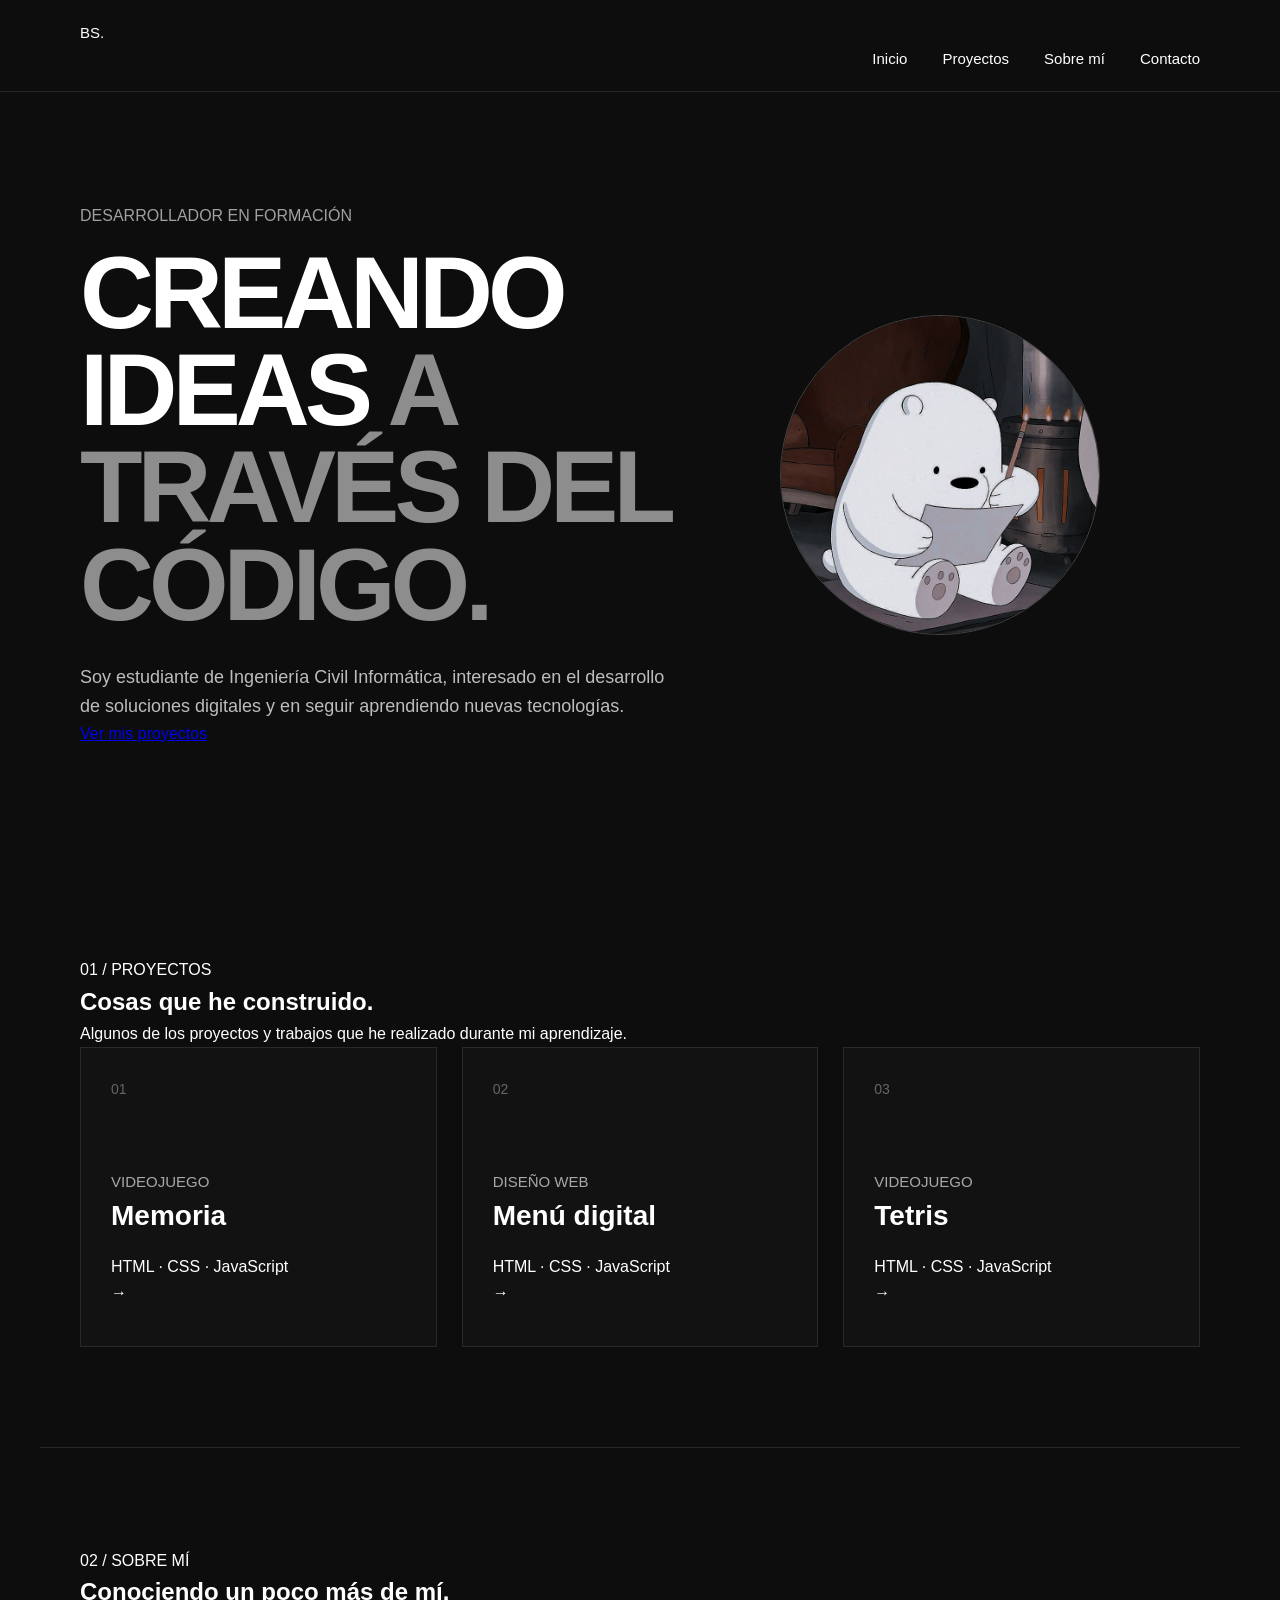
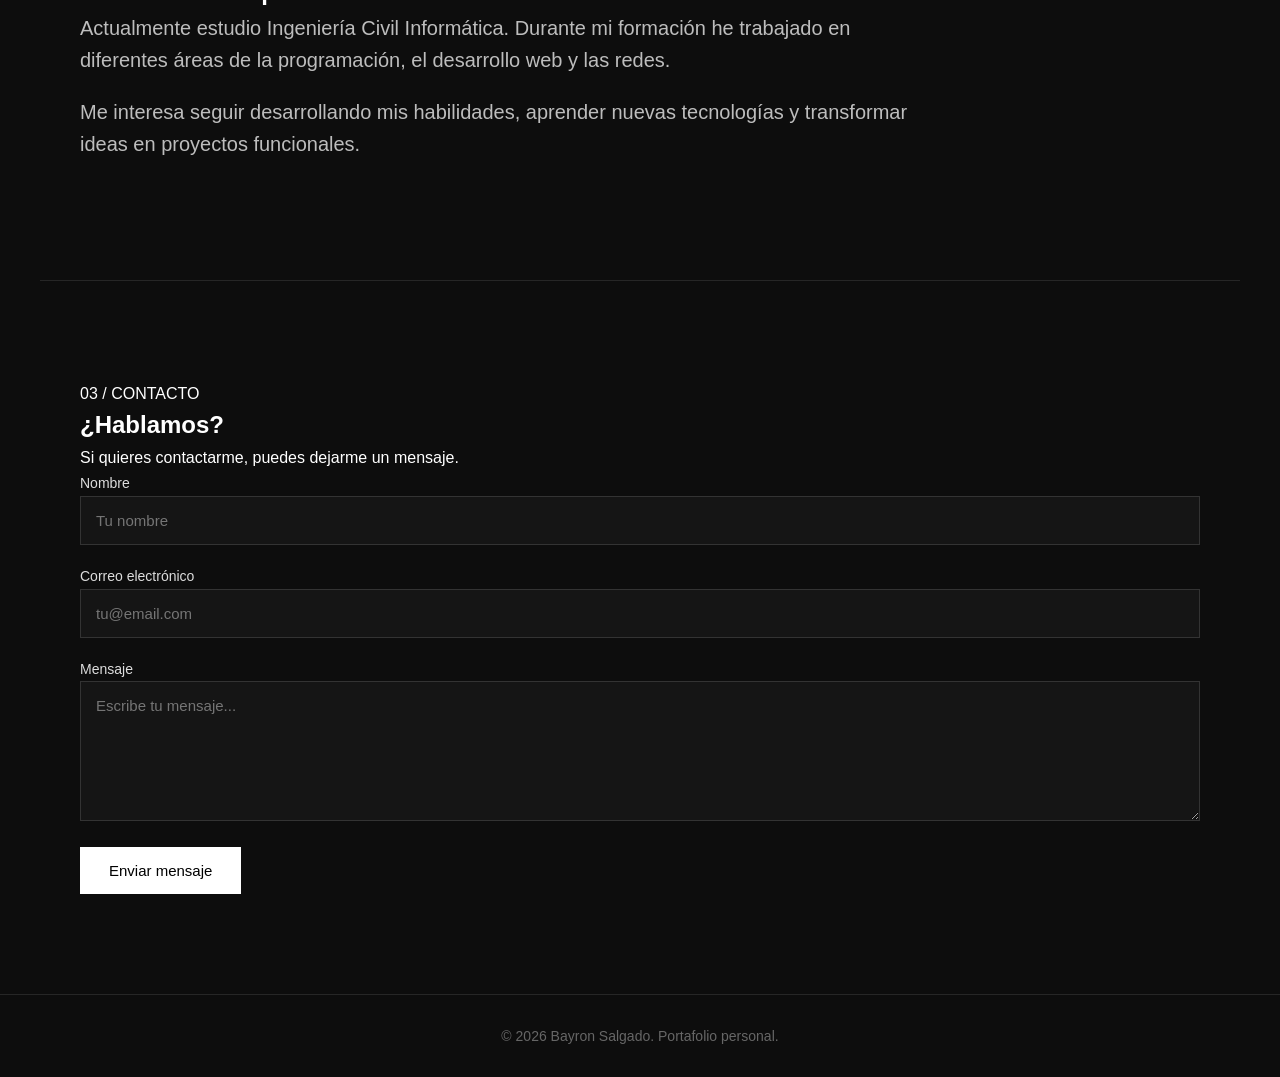
==== index.html @ 4bbe5ab3 "Portafolio Frontend" ====
<!DOCTYPE html>
<html lang="es">

<head>
    <meta charset="UTF-8">
    <meta name="viewport" content="width=device-width, initial-scale=1.0">

    <title>Portafolio | Bayron Salgado</title>

    <link rel="stylesheet" href="assets/css/style.css">
</head>

<body>

    <!-- ENCABEZADO -->
    <header>

        <nav class="navbar" aria-label="Navegación principal">

            <a href="index.html" class="logo">
                BS.
            </a>

            <ul class="nav-links">

                <li>
                    <a href="#inicio">Inicio</a>
                </li>

                <li>
                    <a href="#proyectos">Proyectos</a>
                </li>

                <li>
                    <a href="#sobre-mi">Sobre mí</a>
                </li>

                <li>
                    <a href="#contacto">Contacto</a>
                </li>

            </ul>

        </nav>

    </header>


    <!-- CONTENIDO PRINCIPAL -->
    <main>


        <!-- ==============================
             INICIO
             ============================== -->

        <section id="inicio" class="hero">

            <div class="hero-text">

                <p class="hero-tag">
                    DESARROLLADOR EN FORMACIÓN
                </p>

                <h1>
                    CREANDO IDEAS
                    <span>A TRAVÉS DEL CÓDIGO.</span>
                </h1>

                <p class="hero-description">
                    Soy estudiante de Ingeniería Civil Informática,
                    interesado en el desarrollo de soluciones digitales
                    y en seguir aprendiendo nuevas tecnologías.
                </p>

                <a href="#proyectos" class="hero-button">
                    Ver mis proyectos
                </a>

            </div>


            <div class="hero-image">

                <div class="image-circle">

                    <img src="assets/img/polar.jpeg" alt="Foto de Bayron Salgado">

                </div>

            </div>

        </section>



        <!-- ==============================
             PROYECTOS
             ============================== -->

        <section id="proyectos" class="projects">

            <div class="section-header">

                <p class="section-tag">
                    01 / PROYECTOS
                </p>

                <h2>
                    Cosas que he
                    <span>construido.</span>
                </h2>

                <p>
                    Algunos de los proyectos y trabajos que he realizado
                    durante mi aprendizaje.
                </p>

            </div>


            <div class="project-grid">


                <!-- JUEGO DE MEMORIA -->

                <a href="proyectos/memoria/index.html" class="project-card">

                    <div class="project-number">
                        01
                    </div>

                    <div class="project-content">

                        <p>
                            VIDEOJUEGO
                        </p>

                        <h3>
                            Memoria
                        </h3>

                        <span>
                            HTML · CSS · JavaScript
                        </span>

                    </div>

                    <div class="project-arrow">
                        →
                    </div>

                </a>



                <!-- PROYECTO 2 -->

                <a href="proyectos/menu/index.html" class="project-card">

                    <div class="project-number">
                        02
                    </div>

                    <div class="project-content">

                        <p>
                            DISEÑO WEB
                        </p>

                        <h3>
                            Menú digital
                        </h3>

                        <span>
                            HTML · CSS · JavaScript
                        </span>

                    </div>

                    <div class="project-arrow">
                        →
                    </div>

                </a>



                <!-- PROYECTO 4 -->

                <a href="proyectos/tetris/index.html" class="project-card">

                    <div class="project-number">
                        03
                    </div>

                    <div class="project-content">

                        <p>
                            VIDEOJUEGO
                        </p>

                        <h3>
                            Tetris
                        </h3>

                        <span>
                            HTML · CSS · JavaScript
                        </span>

                    </div>

                    <div class="project-arrow">
                        →
                    </div>

                </a>

            </div>

        </section>



        <!-- ==============================
             SOBRE MÍ
             ============================== -->

        <section id="sobre-mi" class="about">

            <div class="section-header">

                <p class="section-tag">
                    02 / SOBRE MÍ
                </p>

                <h2>
                    Conociendo un poco
                    <span>más de mí.</span>
                </h2>

            </div>


            <div class="about-content">

                <p>
                    Actualmente estudio Ingeniería Civil Informática.
                    Durante mi formación he trabajado en diferentes áreas
                    de la programación, el desarrollo web y las redes.
                </p>

                <p>
                    Me interesa seguir desarrollando mis habilidades,
                    aprender nuevas tecnologías y transformar ideas
                    en proyectos funcionales.
                </p>

            </div>

        </section>



        <!-- ==============================
             CONTACTO
             ============================== -->

        <section id="contacto" class="contact">

            <div class="section-header">

                <p class="section-tag">
                    03 / CONTACTO
                </p>

                <h2>
                    ¿Hablamos?
                </h2>

                <p>
                    Si quieres contactarme, puedes dejarme un mensaje.
                </p>

            </div>


            <form class="contact-form">


                <div class="form-group">

                    <label for="nombre">
                        Nombre
                    </label>

                    <input
                        type="text"
                        id="nombre"
                        name="nombre"
                        placeholder="Tu nombre"
                    >

                </div>



                <div class="form-group">

                    <label for="correo">
                        Correo electrónico
                    </label>

                    <input
                        type="email"
                        id="correo"
                        name="correo"
                        placeholder="tu@email.com"
                    >

                </div>



                <div class="form-group">

                    <label for="mensaje">
                        Mensaje
                    </label>

                    <textarea
                        id="mensaje"
                        name="mensaje"
                        rows="6"
                        placeholder="Escribe tu mensaje..."
                    ></textarea>

                </div>



                <button type="submit">
                    Enviar mensaje
                </button>

            </form>

        </section>

    </main>



    <!-- PIE DE PÁGINA -->

    <footer>

        <p>
            © 2026 Bayron Salgado. Portafolio personal.
        </p>

    </footer>


</body>

</html>
---- assets/css/style.css ----
/* ================================
   CONFIGURACIÓN GENERAL
================================ */

* {
    margin: 0;
    padding: 0;
    box-sizing: border-box;
}

html {
    scroll-behavior: smooth;
}

body {
    font-family: Arial, Helvetica, sans-serif;
    background-color: #0d0d0d;
    color: #ffffff;
    line-height: 1.6;
}

/* ================================
   NAVEGACIÓN
================================ */

header {
    width: 100%;
    border-bottom: 1px solid #262626;
    background-color: #0d0d0d;
}

nav {
    max-width: 1200px;
    margin: auto;
    padding: 20px 40px;
}

nav ul {
    list-style: none;
    display: flex;
    justify-content: flex-end;
    align-items: center;
    gap: 35px;
}

nav a {
    color: #ffffff;
    text-decoration: none;
    font-size: 15px;
    transition: color 0.3s ease;
}

nav a:hover {
    color: #9b9b9b;
}

nav a:focus {
    outline: 2px solid #ffffff;
    outline-offset: 5px;
}

/* ================================
   CONTENEDOR GENERAL
================================ */

main {
    max-width: 1200px;
    margin: auto;
}

section {
    padding: 100px 40px;
}

/* ================================
   INICIO / HERO
================================ */

.hero {
    min-height: 85vh;
    display: flex;
    align-items: center;
}

.hero-content {
    width: 100%;
    display: flex;
    justify-content: space-between;
    align-items: center;
    gap: 80px;
}

.hero-text {
    max-width: 700px;
}

.hero-text p:first-child {
    color: #a0a0a0;
    font-size: 16px;
    margin-bottom: 15px;
}

.hero-text h1 {
    font-size: clamp(55px, 8vw, 110px);
    line-height: 0.95;
    letter-spacing: -5px;
    margin-bottom: 30px;
    font-weight: 800;
}

.hero-text h1 span {
    color: #8d8d8d;
}

.hero-description {
    max-width: 600px;
    color: #bdbdbd;
    font-size: 18px;
}

/* ================================
   IMAGEN / CÍRCULO
================================ */

.image-circle {
    width: 320px;
    height: 320px;
    min-width: 320px;
    border-radius: 50%;
    border: 1px solid #444444;
    display: flex;
    justify-content: center;
    align-items: center;
    background-color: #171717;
    overflow: hidden;
}

.image-circle span {
    font-size: 70px;
    font-weight: bold;
    color: #555555;
}

.image-circle img {
    width: 100%;
    height: 100%;
    object-fit: cover;
}

/* ================================
   TÍTULOS DE SECCIÓN
================================ */

.section-title {
    margin-bottom: 50px;
}

.section-title p {
    color: #777777;
    font-size: 14px;
    margin-bottom: 8px;
    text-transform: uppercase;
    letter-spacing: 2px;
}

.section-title h2 {
    font-size: 48px;
    line-height: 1;
}

/* ================================
   PROYECTOS
================================ */

.project-grid {
    display: grid;
    grid-template-columns: repeat(3, 1fr);
    gap: 25px;
}

.project-card {
    display: block;
    min-height: 300px;
    padding: 30px;
    border: 1px solid #292929;
    background-color: #121212;
    color: #ffffff;
    text-decoration: none;
    transition: transform 0.3s ease,
                border-color 0.3s ease,
                background-color 0.3s ease;
}

.project-card:hover {
    transform: translateY(-8px);
    border-color: #777777;
    background-color: #181818;
}

.project-card:focus {
    outline: 2px solid #ffffff;
    outline-offset: 5px;
}

.project-number {
    color: #666666;
    font-size: 14px;
    margin-bottom: 70px;
}

.project-card h3 {
    font-size: 28px;
    margin-bottom: 15px;
}

.project-card p {
    color: #a8a8a8;
    font-size: 15px;
}

/* ================================
   SOBRE MÍ
================================ */

.about {
    border-top: 1px solid #262626;
}

.about-content {
    max-width: 850px;
}

.about-content p {
    color: #bdbdbd;
    font-size: 20px;
    margin-bottom: 20px;
}

/* ================================
   CONTACTO
================================ */

.contact {
    border-top: 1px solid #262626;
}

.contact-content {
    display: grid;
    grid-template-columns: 1fr 1fr;
    gap: 80px;
}

.contact-text p {
    color: #a8a8a8;
    max-width: 500px;
}

.contact-form {
    display: flex;
    flex-direction: column;
    gap: 18px;
}

.contact-form label {
    font-size: 14px;
    color: #dddddd;
}

.contact-form input,
.contact-form textarea {
    width: 100%;
    padding: 15px;
    background-color: #151515;
    border: 1px solid #333333;
    color: #ffffff;
    font-family: inherit;
    font-size: 15px;
}

.contact-form textarea {
    min-height: 140px;
    resize: vertical;
}

.contact-form input:focus,
.contact-form textarea:focus {
    outline: 2px solid #ffffff;
    outline-offset: 2px;
    border-color: #ffffff;
}

.contact-form button {
    width: fit-content;
    padding: 14px 28px;
    border: 1px solid #ffffff;
    background-color: #ffffff;
    color: #000000;
    font-size: 15px;
    cursor: pointer;
    transition: background-color 0.3s ease,
                color 0.3s ease;
}

.contact-form button:hover {
    background-color: #0d0d0d;
    color: #ffffff;
}

.contact-form button:focus {
    outline: 2px solid #ffffff;
    outline-offset: 4px;
}

/* ================================
   FOOTER
================================ */

footer {
    border-top: 1px solid #262626;
    padding: 30px 40px;
    text-align: center;
    color: #666666;
    font-size: 14px;
}

/* ================================
   PÁGINAS DE PROYECTOS
================================ */

.project-page {
    max-width: 1000px;
    margin: auto;
    padding: 80px 40px;
}

.back-link {
    display: inline-block;
    margin-bottom: 60px;
    color: #a8a8a8;
    text-decoration: none;
    transition: color 0.3s ease;
}

.back-link:hover {
    color: #ffffff;
}

.back-link:focus {
    outline: 2px solid #ffffff;
    outline-offset: 5px;
}

.project-header {
    margin-bottom: 60px;
}

.project-header p {
    color: #777777;
    font-size: 14px;
    text-transform: uppercase;
    letter-spacing: 2px;
    margin-bottom: 15px;
}

.project-header h1 {
    font-size: clamp(50px, 8vw, 90px);
    line-height: 0.95;
    letter-spacing: -4px;
}

.project-description {
    color: #bdbdbd;
    font-size: 18px;
    max-width: 750px;
    margin-top: 30px;
}

.project-info {
    display: grid;
    grid-template-columns: 1fr 1fr;
    gap: 30px;
    margin-top: 60px;
}

.project-box {
    border: 1px solid #292929;
    background-color: #121212;
    padding: 30px;
}

.project-box h2 {
    font-size: 20px;
    margin-bottom: 15px;
}

.project-box p,
.project-box li {
    color: #a8a8a8;
}

.project-box ul {
    padding-left: 20px;
}

.project-image {
    width: 100%;
    min-height: 350px;
    margin-top: 60px;
    border: 1px solid #292929;
    background-color: #151515;
    display: flex;
    justify-content: center;
    align-items: center;
    color: #555555;
}

.project-image img {
    width: 100%;
    display: block;
}

/* ================================
   TABLET
================================ */

@media (max-width: 900px) {

    nav {
        padding: 20px 25px;
    }

    nav ul {
        gap: 20px;
    }

    section {
        padding: 80px 25px;
    }

    .hero-content {
        gap: 40px;
    }

    .image-circle {
        width: 240px;
        height: 240px;
        min-width: 240px;
    }

    .project-grid {
        grid-template-columns: repeat(2, 1fr);
    }

    .contact-content {
        grid-template-columns: 1fr;
        gap: 50px;
    }

    .project-page {
        padding: 60px 25px;
    }
}

/* ================================
   MÓVIL
================================ */

@media (max-width: 600px) {

    nav {
        padding: 18px 20px;
    }

    nav ul {
        justify-content: center;
        flex-wrap: wrap;
        gap: 15px 20px;
    }

    nav a {
        font-size: 14px;
    }

    section {
        padding: 65px 20px;
    }

    .hero {
        min-height: auto;
        padding-top: 70px;
    }

    .hero-content {
        flex-direction: column;
        align-items: flex-start;
        gap: 50px;
    }

    .hero-text h1 {
        font-size: clamp(50px, 17vw, 85px);
        letter-spacing: -3px;
    }

    .hero-description {
        font-size: 16px;
    }

    .image-circle {
        width: 220px;
        height: 220px;
        min-width: 220px;
        align-self: center;
    }

    .section-title h2 {
        font-size: 38px;
    }

    .project-grid {
        grid-template-columns: 1fr;
    }

    .project-card {
        min-height: 250px;
    }

    .about-content p {
        font-size: 17px;
    }

    .project-info {
        grid-template-columns: 1fr;
    }

    .project-page {
        padding: 45px 20px;
    }

    .project-header h1 {
        font-size: 52px;
        letter-spacing: -3px;
    }

    .project-description {
        font-size: 16px;
    }

    footer {
        padding: 25px 20px;
    }
}
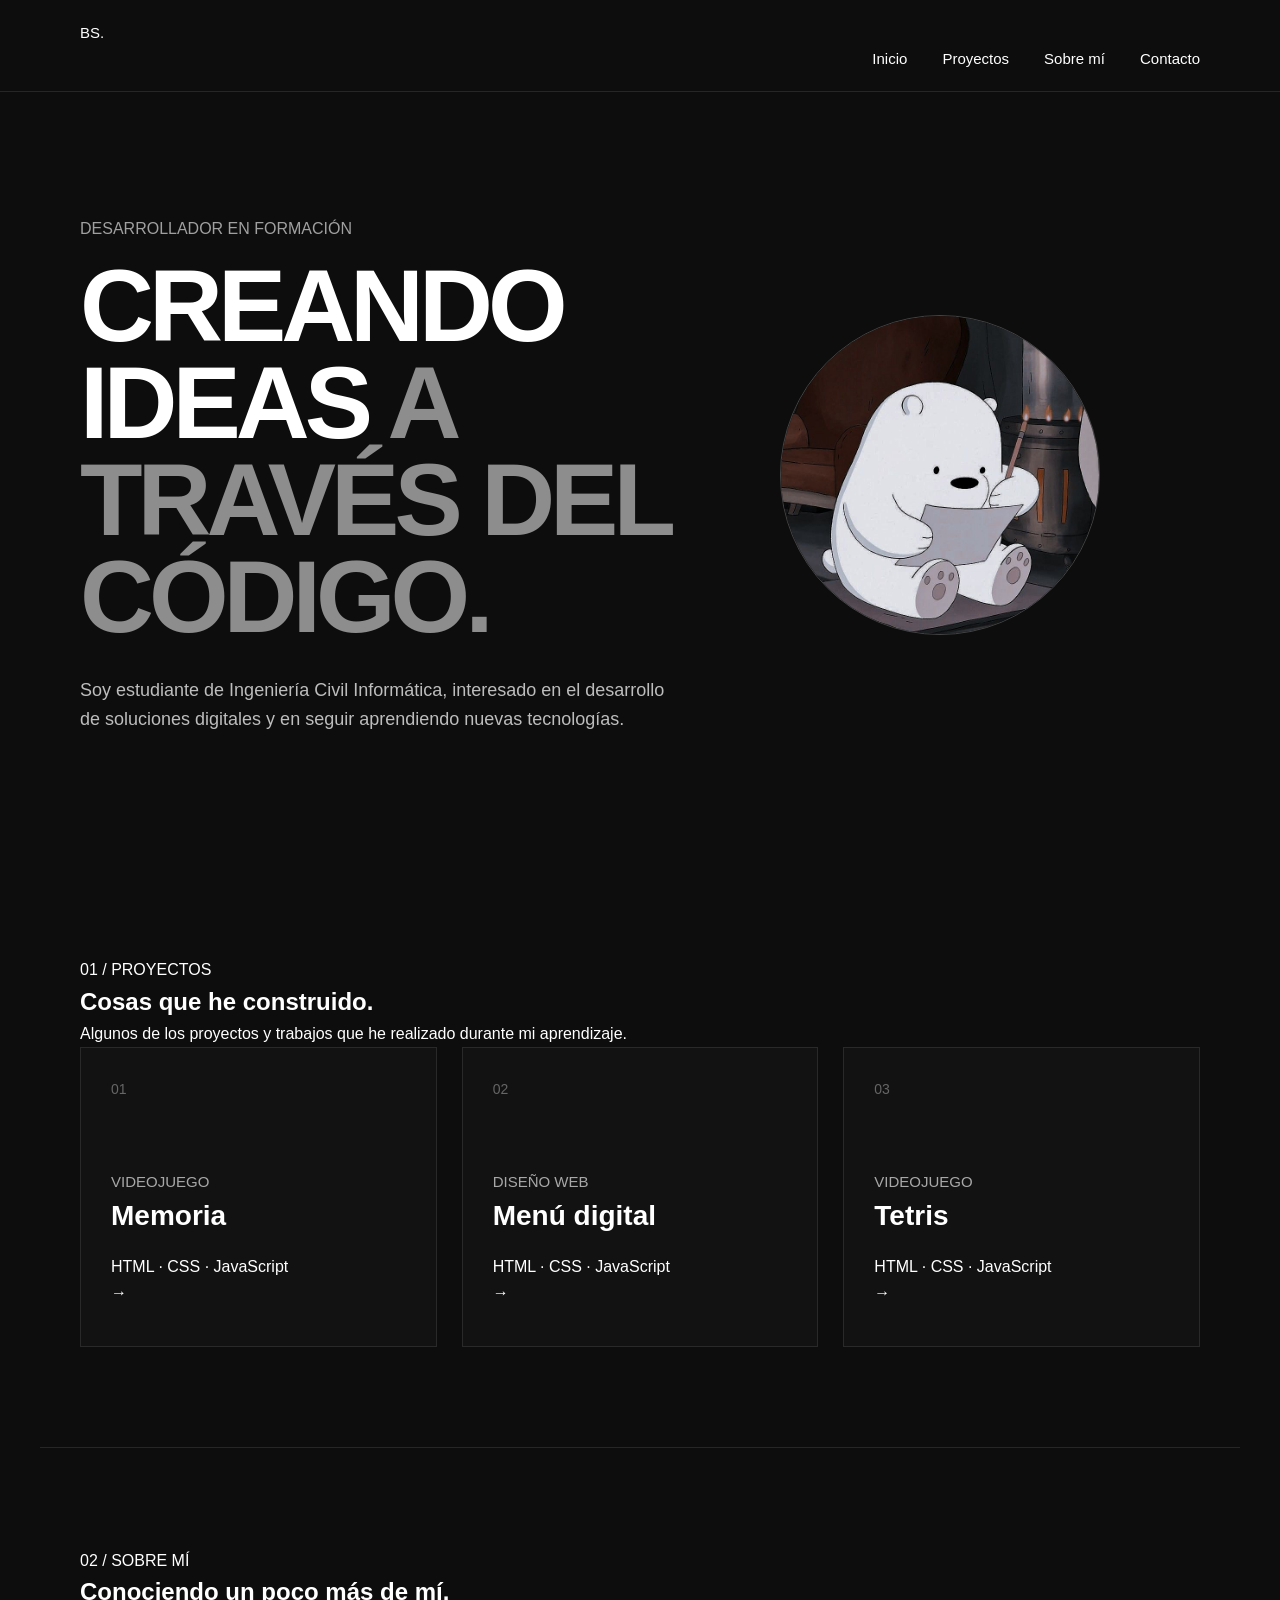
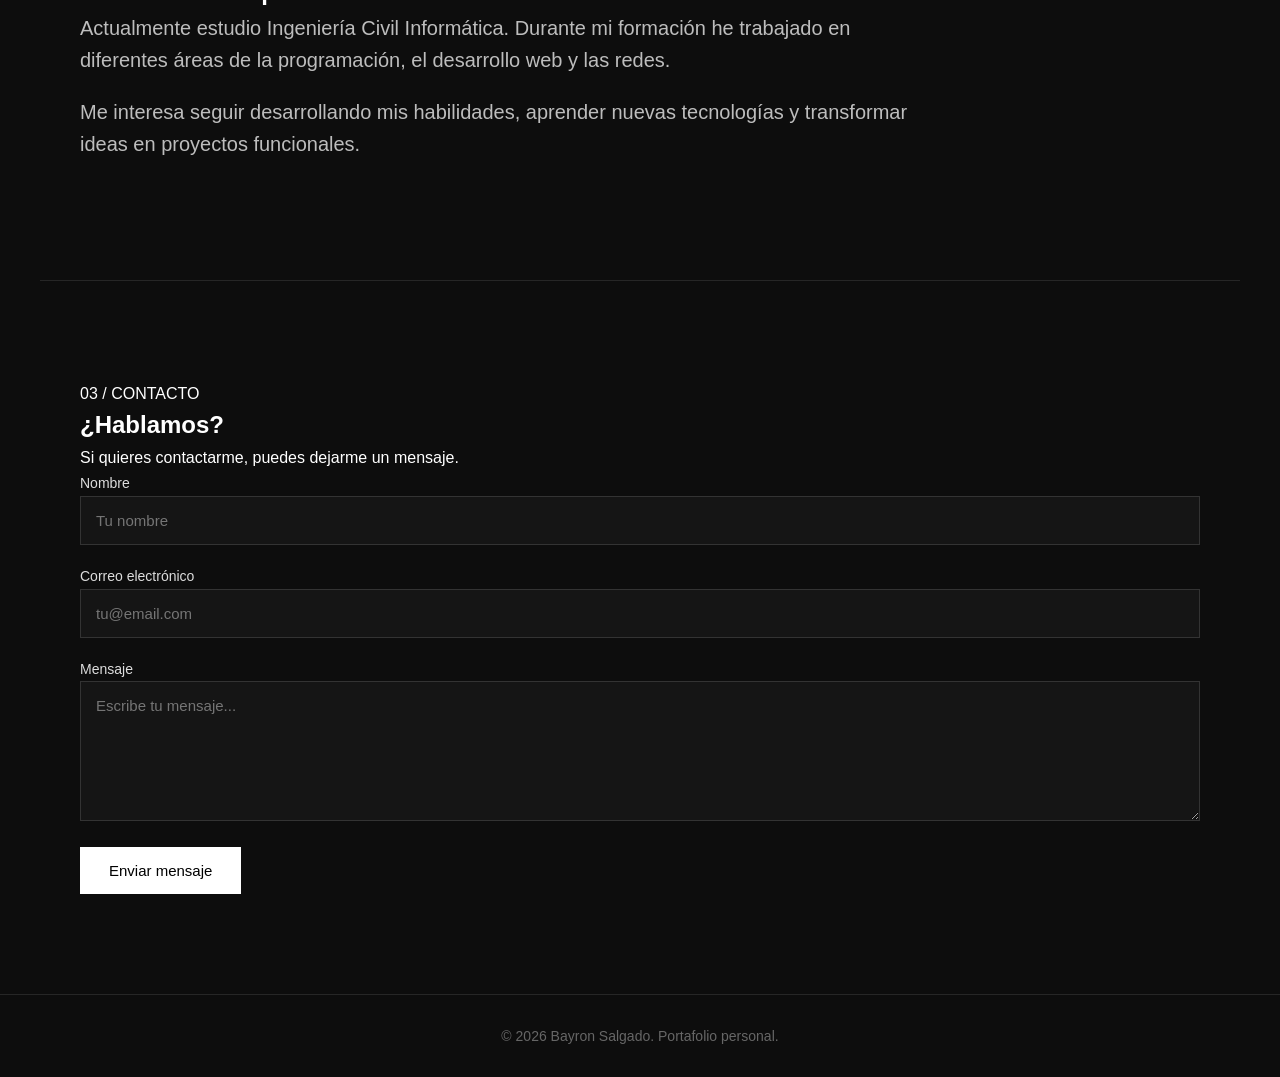
==== commit 669fb3c1: "se borro el enlace de ver mis proyectos" ====
--- a/index.html
+++ b/index.html
@@ -72,10 +72,6 @@
                     interesado en el desarrollo de soluciones digitales
                     y en seguir aprendiendo nuevas tecnologías.
                 </p>
-
-                <a href="#proyectos" class="hero-button">
-                    Ver mis proyectos
-                </a>
 
             </div>
 
